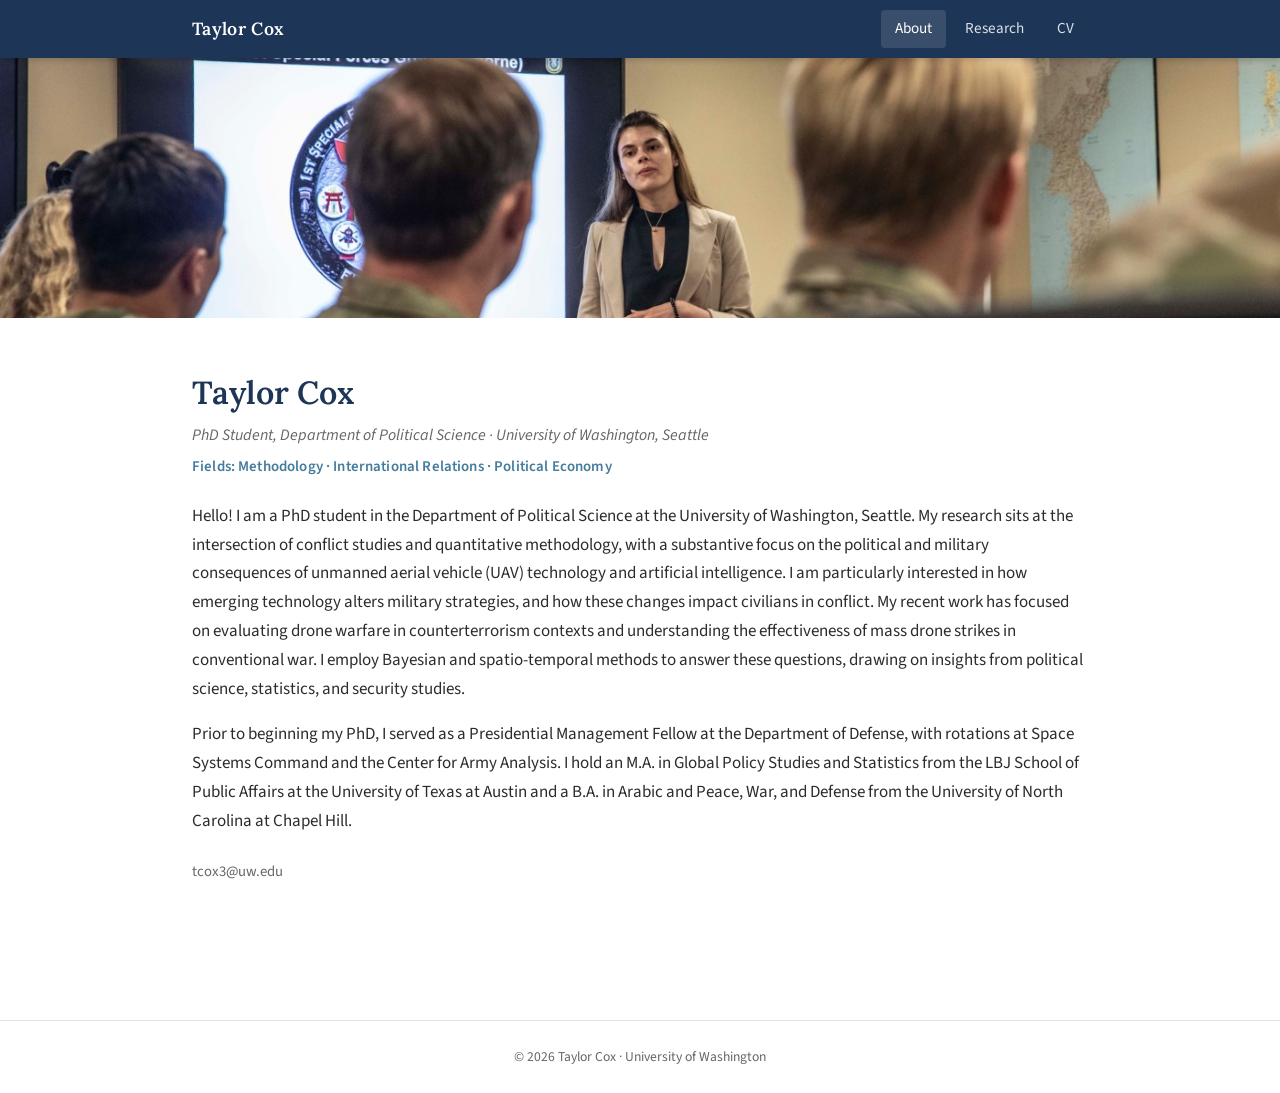
==== index.html @ e660f240 "Add files via upload" ====
<!DOCTYPE html>
<html lang="en">
<head>
  <meta charset="UTF-8" />
  <meta name="viewport" content="width=device-width, initial-scale=1.0" />
  <title>Taylor Cox</title>
  <link rel="stylesheet" href="style.css" />
</head>
<body>

  <!-- Navigation -->
  <nav>
    <div class="nav-inner">
      <a href="index.html" class="site-name">Taylor Cox</a>
      <ul>
        <li><a href="index.html" class="active">About</a></li>
        <li><a href="research.html">Research</a></li>
        <li><a href="cv.html">CV</a></li>
      </ul>
    </div>
  </nav>

  <!-- Banner photo -->
  <div class="banner">
    <img src="img/nbr_pic.jpeg" alt="Taylor Cox presenting research" class="banner-img" />
  </div>

  <!-- Main content -->
  <div class="page">
    <div class="home-hero">

      <!-- Bio -->
      <div class="bio">
        <h1>Taylor Cox</h1>
        <p class="title-line">PhD Student, Department of Political Science &middot; University of Washington, Seattle</p>
        <p class="specializations">Fields: Methodology &middot; International Relations &middot; Political Economy</p>

        <p>
          Hello! I am a PhD student in the Department of Political Science at the University of
          Washington, Seattle. My research sits at the intersection of conflict studies and
          quantitative methodology, with a substantive focus on the political and military
          consequences of unmanned aerial vehicle (UAV) technology and artificial intelligence.
          I am particularly interested in how emerging technology alters military strategies, and
          how these changes impact civilians in conflict. My recent work has focused on evaluating
          drone warfare in counterterrorism contexts and understanding the effectiveness of mass
          drone strikes in conventional war. I employ Bayesian and spatio-temporal methods to
          answer these questions, drawing on insights from political science, statistics, and
          security studies.
        </p>

        <p>
          Prior to beginning my PhD, I served as a Presidential Management Fellow at the Department
          of Defense, with rotations at Space Systems Command and the Center for Army Analysis.
          I hold an M.A. in Global Policy Studies and Statistics from the LBJ School of Public
          Affairs at the University of Texas at Austin and a B.A. in Arabic and Peace, War, and
          Defense from the University of North Carolina at Chapel Hill.
        </p>

        <p class="contact-line">
          tcox3@uw.edu
        </p>
      </div>

    </div>
  </div>

  <footer>
    &copy; 2026 Taylor Cox &middot; University of Washington
  </footer>

</body>
</html>
---- style.css ----
/* ===================================
   Taylor Cox – Personal Website
   =================================== */

@import url('https://fonts.googleapis.com/css2?family=Lora:ital,wght@0,400;0,600;1,400&family=Source+Sans+3:wght@300;400;600&display=swap');

:root {
  --navy:       #1d3557;
  --blue:       #457b9d;
  --light-blue: #a8c7d8;
  --white:      #ffffff;
  --off-white:  #f5f7fa;
  --text:       #2c2c2c;
  --muted:      #666666;
  --border:     #dde3ea;
  --max-width:  960px;
}

/* ----- Reset ----- */
*, *::before, *::after { box-sizing: border-box; margin: 0; padding: 0; }

html { scroll-behavior: smooth; }

body {
  font-family: 'Source Sans 3', 'Helvetica Neue', Arial, sans-serif;
  font-size: 17px;
  line-height: 1.7;
  color: var(--text);
  background: var(--white);
}

a { color: var(--blue); text-decoration: none; }
a:hover { text-decoration: underline; color: var(--navy); }

/* ----- Navigation ----- */
nav {
  background: var(--navy);
  position: sticky;
  top: 0;
  z-index: 100;
  box-shadow: 0 2px 6px rgba(0,0,0,0.18);
}

nav .nav-inner {
  max-width: var(--max-width);
  margin: 0 auto;
  padding: 0 2rem;
  display: flex;
  align-items: center;
  justify-content: space-between;
  height: 58px;
}

nav .site-name {
  font-family: 'Lora', Georgia, serif;
  font-size: 1.1rem;
  font-weight: 600;
  color: var(--white);
  letter-spacing: 0.02em;
}
nav .site-name:hover { text-decoration: none; color: var(--light-blue); }

nav ul {
  list-style: none;
  display: flex;
  gap: 0.25rem;
}

nav ul li a {
  display: block;
  padding: 0.4rem 0.9rem;
  color: rgba(255,255,255,0.85);
  font-size: 0.95rem;
  font-weight: 400;
  border-radius: 4px;
  transition: background 0.15s, color 0.15s;
}

nav ul li a:hover,
nav ul li a.active {
  background: rgba(255,255,255,0.12);
  color: var(--white);
  text-decoration: none;
}

/* ----- Page wrapper ----- */
.page {
  max-width: var(--max-width);
  margin: 0 auto;
  padding: 3rem 2rem 5rem;
}

/* ----- Section headings ----- */
h1 {
  font-family: 'Lora', Georgia, serif;
  font-size: 2rem;
  font-weight: 600;
  color: var(--navy);
  margin-bottom: 0.25rem;
}

h2 {
  font-family: 'Lora', Georgia, serif;
  font-size: 1.35rem;
  font-weight: 600;
  color: var(--navy);
  margin-top: 2.5rem;
  margin-bottom: 0.75rem;
  padding-bottom: 0.4rem;
  border-bottom: 2px solid var(--border);
}

h3 {
  font-size: 1.05rem;
  font-weight: 600;
  color: var(--text);
  margin-bottom: 0.2rem;
}

p { margin-bottom: 1rem; }

/* ----- Banner photo ----- */
.banner {
  width: 100%;
  height: 260px;
  overflow: hidden;
  position: relative;
}
.banner-img {
  width: 100%;
  height: 100%;
  object-fit: cover;
  object-position: center 30%;
  display: block;
}

/* ----- Home page layout ----- */
.home-hero {
  display: grid;
  grid-template-columns: 1fr;
  gap: 3rem;
  align-items: start;
  margin-bottom: 2.5rem;
}

.home-hero .bio h1 { margin-bottom: 0.1rem; }

.home-hero .bio .title-line {
  font-size: 1rem;
  color: var(--muted);
  margin-bottom: 0.3rem;
  font-style: italic;
}

.home-hero .bio .specializations {
  font-size: 0.93rem;
  color: var(--blue);
  font-weight: 600;
  margin-bottom: 1.4rem;
  letter-spacing: 0.01em;
}

.profile-photo {
  width: 100%;
  border-radius: 6px;
  box-shadow: 0 4px 16px rgba(0,0,0,0.14);
  display: block;
}

.contact-line {
  font-size: 0.92rem;
  color: var(--muted);
  margin-top: 1.5rem;
}

.contact-line a { color: var(--blue); }

/* ----- Research page ----- */
.paper-entry {
  margin-bottom: 2rem;
  padding-bottom: 1.75rem;
  border-bottom: 1px solid var(--border);
}
.paper-entry:last-child { border-bottom: none; }

.paper-title {
  font-family: 'Lora', Georgia, serif;
  font-size: 1.08rem;
  font-weight: 600;
  color: var(--navy);
  margin-bottom: 0.2rem;
}

.paper-authors {
  font-size: 0.93rem;
  color: var(--muted);
  margin-bottom: 0.4rem;
}

.paper-status {
  display: inline-block;
  font-size: 0.8rem;
  font-weight: 600;
  text-transform: uppercase;
  letter-spacing: 0.06em;
  background: var(--off-white);
  color: var(--blue);
  border: 1px solid var(--light-blue);
  padding: 0.15rem 0.5rem;
  border-radius: 3px;
  margin-bottom: 0.6rem;
}

.paper-abstract {
  font-size: 0.95rem;
  color: var(--text);
  margin-top: 0.5rem;
  margin-bottom: 0.6rem;
}

.paper-links { margin-top: 0.5rem; }
.paper-links a {
  display: inline-block;
  margin-right: 0.8rem;
  font-size: 0.9rem;
  font-weight: 600;
  color: var(--navy);
  border: 1px solid var(--navy);
  padding: 0.2rem 0.65rem;
  border-radius: 3px;
  transition: background 0.15s, color 0.15s;
}
.paper-links a:hover {
  background: var(--navy);
  color: var(--white);
  text-decoration: none;
}

/* ----- CV page ----- */
.cv-page h1 { margin-bottom: 0.1rem; }
.cv-contact {
  font-size: 0.93rem;
  color: var(--muted);
  margin-bottom: 2rem;
}

.cv-section { margin-bottom: 0.5rem; }

.cv-entry {
  display: grid;
  grid-template-columns: 90px 1fr;
  gap: 0.5rem 1.2rem;
  margin-bottom: 1rem;
  font-size: 0.97rem;
}

.cv-year {
  color: var(--muted);
  font-size: 0.9rem;
  padding-top: 0.05rem;
  text-align: right;
  white-space: nowrap;
}

.cv-body {}
.cv-body strong { font-weight: 600; }
.cv-body em { color: var(--muted); font-style: normal; font-size: 0.93rem; }
.cv-body .cv-sub { font-size: 0.92rem; color: var(--muted); }

.cv-skills { font-size: 0.97rem; margin-bottom: 0.5rem; }

/* Reference entries (3-column) */
.cv-refs {
  display: grid;
  grid-template-columns: repeat(auto-fit, minmax(240px, 1fr));
  gap: 1.5rem;
}
.cv-ref-entry {
  font-size: 0.9rem;
  line-height: 1.55;
}
.cv-ref-entry strong { display: block; font-size: 0.97rem; }

/* Download CV link */
.cv-download-link {
  display: inline-block;
  margin-top: 0.5rem;
  margin-bottom: 2rem;
  font-size: 0.9rem;
  font-weight: 600;
  color: var(--navy);
  border: 1px solid var(--navy);
  padding: 0.25rem 0.8rem;
  border-radius: 3px;
  transition: background 0.15s, color 0.15s;
}
.cv-download-link:hover {
  background: var(--navy);
  color: var(--white);
  text-decoration: none;
}

/* ----- Footer ----- */
footer {
  border-top: 1px solid var(--border);
  padding: 1.5rem 2rem;
  text-align: center;
  font-size: 0.85rem;
  color: var(--muted);
}

/* ----- Responsive ----- */
@media (max-width: 680px) {
  .home-hero {
    grid-template-columns: 1fr;
  }
  .home-hero .photo-col {
    max-width: 180px;
  }
  .cv-entry {
    grid-template-columns: 1fr;
    gap: 0;
  }
  .cv-year {
    text-align: left;
    font-size: 0.85rem;
  }
  nav .site-name { font-size: 0.95rem; }
}
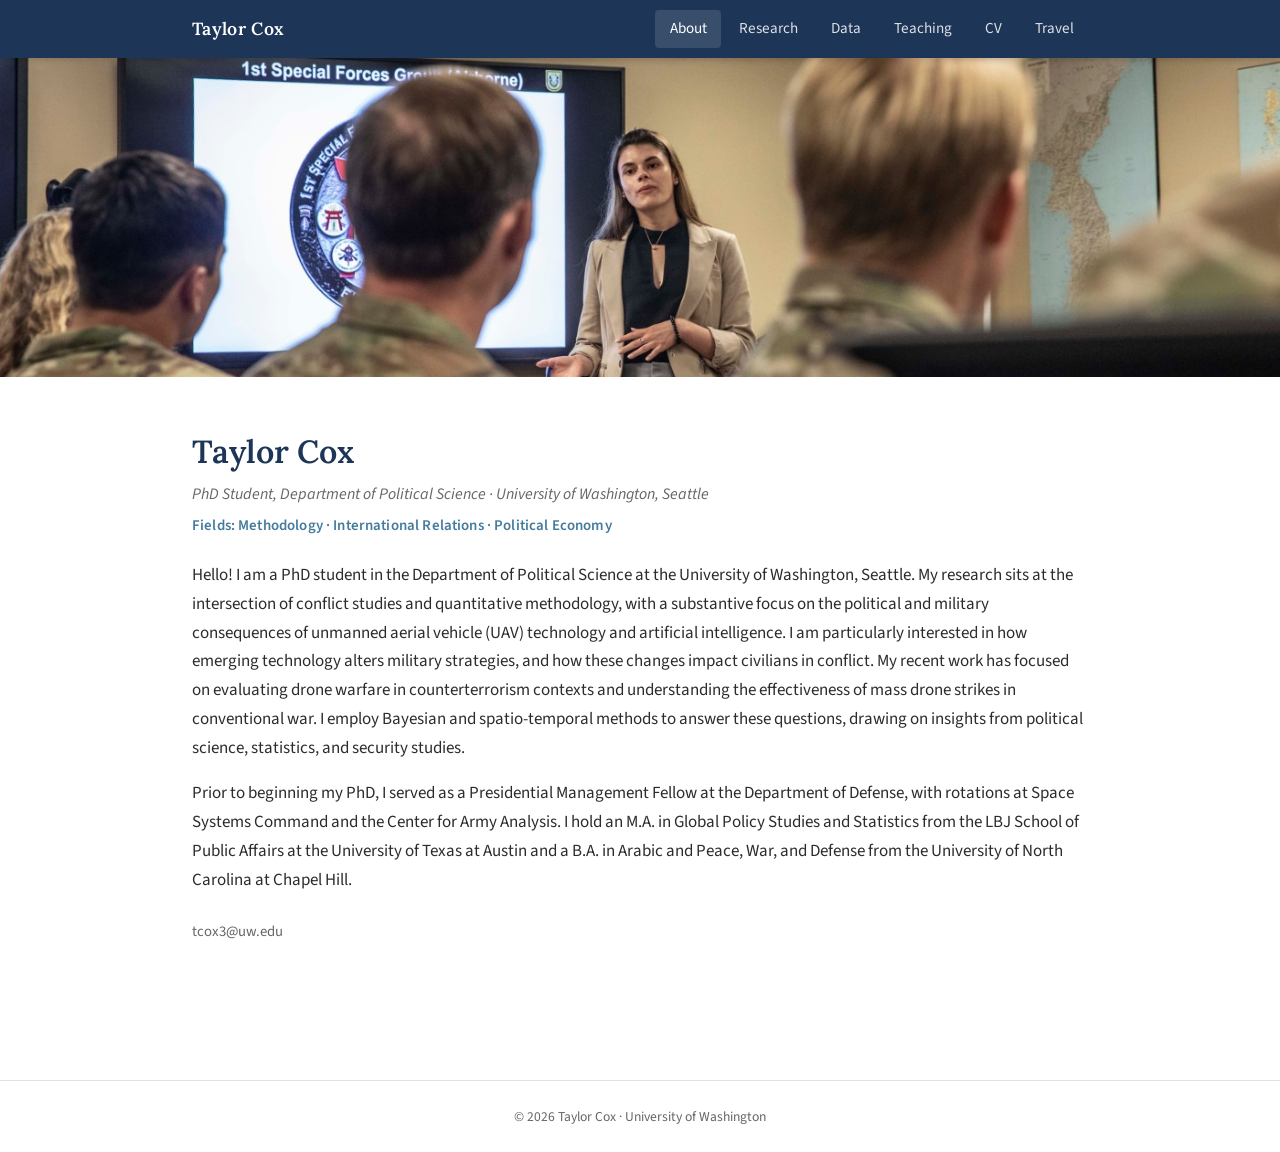
==== commit 3c14e6fb: "Refresh academic website content and travel gallery" ====
--- a/index.html
+++ b/index.html
@@ -15,7 +15,10 @@
       <ul>
         <li><a href="index.html" class="active">About</a></li>
         <li><a href="research.html">Research</a></li>
+        <li><a href="data.html">Data</a></li>
+        <li><a href="teaching.html">Teaching</a></li>
         <li><a href="cv.html">CV</a></li>
+        <li><a href="travel.html">Travel</a></li>
       </ul>
     </div>
   </nav>
--- a/style.css
+++ b/style.css
@@ -122,15 +122,10 @@
 /* ----- Banner photo ----- */
 .banner {
   width: 100%;
-  height: 260px;
-  overflow: hidden;
-  position: relative;
 }
 .banner-img {
   width: 100%;
-  height: 100%;
-  object-fit: cover;
-  object-position: center 30%;
+  height: auto;
   display: block;
 }
 
@@ -177,11 +172,21 @@
 
 /* ----- Research page ----- */
 .paper-entry {
+  display: grid;
+  grid-template-columns: 190px minmax(0, 1fr);
+  gap: 1.25rem;
   margin-bottom: 2rem;
   padding-bottom: 1.75rem;
   border-bottom: 1px solid var(--border);
 }
 .paper-entry:last-child { border-bottom: none; }
+
+.paper-illustration {
+  width: 100%;
+  aspect-ratio: 16 / 9;
+  object-fit: cover;
+  border: 1px solid var(--border);
+}
 
 .paper-title {
   font-family: 'Lora', Georgia, serif;
@@ -218,6 +223,73 @@
   margin-bottom: 0.6rem;
 }
 
+.paper-abstract-toggle { margin-top: 0.6rem; }
+.paper-abstract-toggle summary {
+  width: fit-content;
+  color: var(--blue);
+  cursor: pointer;
+  font-size: 0.9rem;
+  font-weight: 600;
+  list-style: none;
+}
+.paper-abstract-toggle summary::-webkit-details-marker { display: none; }
+.paper-abstract-toggle summary::after {
+  content: " ▼";
+  font-size: 0.75rem;
+}
+.paper-abstract-toggle summary:hover { color: var(--navy); }
+.paper-abstract-toggle[open] summary { margin-bottom: 0.1rem; }
+.paper-abstract-toggle[open] summary::after { content: " ▲"; }
+
+.paper-award {
+  font-size: 0.9rem;
+  color: var(--muted);
+  font-style: italic;
+  margin-top: 0.5rem;
+}
+
+/* ----- Data map ----- */
+.data-map-section { margin-top: 2.5rem; }
+.data-map-heading {
+  display: flex;
+  align-items: baseline;
+  justify-content: space-between;
+  gap: 1.5rem;
+}
+.data-map-heading h2 { flex: 1; }
+.data-map-heading p { font-size: 0.95rem; color: var(--muted); max-width: 580px; }
+.data-map-coverage { color: var(--muted); font-size: 0.9rem; white-space: nowrap; }
+.data-map-controls {
+  display: flex;
+  align-items: center;
+  justify-content: space-between;
+  gap: 1rem;
+  margin: 1rem 0;
+}
+.data-map-metric { display: flex; border: 1px solid var(--navy); }
+.data-map-button, .data-map-filter {
+  border: 0;
+  background: transparent;
+  color: var(--navy);
+  cursor: pointer;
+  font: inherit;
+  font-size: 0.85rem;
+  font-weight: 600;
+}
+.data-map-button { padding: 0.35rem 0.75rem; }
+.data-map-button + .data-map-button { border-left: 1px solid var(--navy); }
+.data-map-button.active { background: var(--navy); color: var(--white); }
+.data-map-filters { display: flex; flex-wrap: wrap; gap: 0.65rem; }
+.data-map-filter { display: flex; align-items: center; gap: 0.3rem; color: var(--text); }
+.data-map-filter[aria-pressed="false"] { color: var(--muted); text-decoration: line-through; }
+.data-map-swatch { width: 0.65rem; height: 0.65rem; border-radius: 50%; background: var(--weapon-color); }
+.attack-map { width: 100%; height: 520px; border: 1px solid var(--border); background: #edf0ec; }
+.data-map-note { margin-top: 0.6rem; color: var(--muted); font-size: 0.83rem; }
+.leaflet-container { font-family: 'Source Sans 3', 'Helvetica Neue', Arial, sans-serif; }
+.map-popup { min-width: 150px; }
+.map-popup strong { display: block; color: var(--navy); }
+.map-popup span { display: block; color: var(--muted); font-size: 0.82rem; }
+
 .paper-links { margin-top: 0.5rem; }
 .paper-links a {
   display: inline-block;
@@ -300,6 +372,104 @@
   text-decoration: none;
 }
 
+.travel-page { --travel-ink: #254d43; --travel-line: #cbd5cb; }
+.travel-page [hidden] { display: none !important; }
+.travel-page main { background: #fafbf8; }
+.travel-page h1, .travel-page h2 { color: var(--travel-ink); }
+.travel-heading, .travel-destinations { max-width: 1200px; margin: auto; padding: 2rem; }
+.travel-heading { display: flex; align-items: baseline; justify-content: space-between; gap: 1rem; flex-wrap: wrap; }
+.travel-heading p { margin: 0.5rem 0 0; color: #496354; }
+.travel-heading a { color: var(--travel-ink); white-space: nowrap; }
+#marker-choices { position: absolute; top: 1rem; left: 1rem; width: min(280px, calc(100% - 2rem)); max-height: calc(100% - 6rem); overflow: auto; padding: 0.75rem; background: #fafbf8; border: 1px solid var(--travel-line); border-radius: 4px; box-shadow: 0 4px 16px #254d4326; }
+.marker-choices-heading { display: flex; align-items: center; justify-content: space-between; gap: 0.5rem; }
+.marker-choices-heading h3 { font-size: 1rem; color: var(--travel-ink); }
+#marker-options { display: grid; }
+#marker-options button { min-height: 44px; padding: 0.5rem; text-align: left; font: inherit; color: var(--travel-ink); background: transparent; border: 0; border-top: 1px solid var(--travel-line); cursor: pointer; }
+#marker-options button:hover { background: #e0e9df; }
+.travel-stage {
+  display: grid;
+  grid-template-columns: minmax(0, 1.35fr) minmax(320px, 1fr);
+  min-height: 580px;
+  padding: 0 max(2rem, calc((100% - 1280px) / 2));
+  background: radial-gradient(ellipse at 25% 45%, #f7f9f3 0%, #dce5dc 65%, #edf0e8 100%);
+  border-block: 1px solid var(--travel-line);
+}
+.globe-surface { position: relative; min-width: 0; height: 580px; }
+#travel-globe { position: absolute; inset: 0; overflow: hidden; cursor: grab; }
+#travel-globe:active { cursor: grabbing; }
+#travel-globe canvas { display: block; touch-action: none; }
+.globe-tools { position: absolute; bottom: 1.5rem; left: 0; display: flex; gap: 0.4rem; }
+.travel-icon {
+  display: inline-flex;
+  align-items: center;
+  justify-content: center;
+  flex-shrink: 0;
+  width: 44px;
+  height: 44px;
+  background: #fafbf8;
+  color: var(--travel-ink);
+  border: 1px solid var(--travel-line);
+  border-radius: 4px;
+  cursor: pointer;
+  font: inherit;
+}
+.travel-icon svg { width: 20px; height: 20px; }
+.travel-icon i { font-style: normal; }
+.travel-icon:hover, .travel-icon[aria-pressed="true"] { background: var(--travel-ink); color: #fff; }
+.travel-icon:disabled { opacity: 0.35; cursor: default; background: #fafbf8; color: var(--travel-ink); }
+.travel-page :focus-visible { outline: 3px solid #a1442c; outline-offset: 4px; }
+.earth-credit { position: absolute; bottom: 0.3rem; left: 0; color: #425b50; font-size: 0.72rem; }
+.travel-gallery { min-width: 0; padding: 1.5rem 0 1.25rem 2rem; display: flex; flex-direction: column; }
+.gallery-heading { display: flex; justify-content: space-between; gap: 0.75rem; min-height: 85px; align-items: flex-start; }
+.gallery-heading > div { min-width: 0; }
+.gallery-heading p { margin: 0; color: #496354; font-size: 0.9rem; }
+.gallery-heading h2 { border: 0; font-size: 1.6rem; line-height: 1.3; margin: 0.2rem 0 0.8rem; padding: 0; overflow-wrap: anywhere; }
+.gallery-photo { margin: 0; min-height: 0; flex: 1; }
+.gallery-photo a { display: flex; width: 100%; height: 390px; background: #d2dbd0; }
+.gallery-photo img { display: block; width: 100%; height: 100%; object-fit: contain; }
+.gallery-controls { display: flex; align-items: center; justify-content: space-between; gap: 1rem; padding-top: 1rem; }
+#gallery-count { font-variant-numeric: tabular-nums; color: var(--travel-ink); }
+.travel-stage.gallery-closed { grid-template-columns: minmax(0, 1fr); }
+.travel-stage.without-globe { grid-template-columns: minmax(0, 720px); justify-content: center; }
+.without-globe .travel-gallery { padding-left: 0; }
+.destination-heading { display: flex; justify-content: space-between; align-items: baseline; gap: 1rem; margin-bottom: 1rem; }
+.destination-heading h2 { border: 0; margin: 0; padding: 0; }
+.destination-heading > span { font-size: 0.9rem; color: #58665b; }
+.destination-list { display: grid; grid-template-columns: repeat(3, minmax(0, 1fr)); column-gap: 2rem; align-items: start; }
+.destination-list details { min-width: 0; border-bottom: 1px solid var(--travel-line); }
+.destination-list summary { cursor: pointer; padding: 0.8rem 0; min-height: 76px; color: var(--travel-ink); }
+.destination-list summary span { font-size: 0.82rem; color: #58665b; display: block; }
+.destination-list summary:hover, .destination-list summary.selected { color: #a1442c; }
+.travel-enhanced .destination-list summary { list-style: none; }
+.travel-enhanced .destination-list summary::-webkit-details-marker { display: none; }
+.destination-photos { display: grid; gap: 0.8rem; padding-bottom: 1rem; }
+.destination-photos img { display: block; width: 100%; height: auto; }
+.travel-destinations { padding-block: 2.5rem 4rem; scroll-margin-top: 120px; }
+.travel-gallery { scroll-margin-top: 130px; }
+@media (max-width: 900px) {
+  .travel-stage { padding-inline: 1.25rem; grid-template-columns: minmax(0, 1fr) minmax(280px, 1fr); }
+  .travel-gallery { padding-left: 1rem; }
+  .destination-list { grid-template-columns: repeat(2, minmax(0, 1fr)); }
+}
+@media (max-width: 680px) {
+  .travel-heading, .travel-destinations { padding-inline: 1.25rem; }
+  .travel-heading { padding-block: 1.25rem; }
+  .travel-stage { grid-template-columns: minmax(0, 1fr); padding: 0; min-height: 0; }
+  .globe-surface { height: auto; aspect-ratio: 1 / 1; max-height: 520px; }
+  .globe-tools { left: 1.25rem; bottom: 1.7rem; }
+  .earth-credit { left: 1.25rem; }
+  .travel-gallery, .without-globe .travel-gallery { padding: 1.25rem; }
+  .gallery-heading { min-height: 80px; }
+  .gallery-heading h2 { font-size: 1.35rem; }
+  .gallery-photo a { height: auto; aspect-ratio: 4 / 5; }
+  .destination-list { column-gap: 1rem; }
+  .destination-list summary { font-size: 0.93rem; overflow-wrap: anywhere; }
+  .destination-heading { flex-wrap: wrap; gap: 0.25rem; }
+}
+@media (prefers-reduced-motion: reduce) {
+  html:has(.travel-page) { scroll-behavior: auto; }
+}
+
 /* ----- Footer ----- */
 footer {
   border-top: 1px solid var(--border);
@@ -311,6 +481,19 @@
 
 /* ----- Responsive ----- */
 @media (max-width: 680px) {
+  nav .nav-inner {
+    height: auto;
+    min-height: 58px;
+    padding-top: 0.45rem;
+    padding-bottom: 0.45rem;
+    align-items: flex-start;
+    flex-direction: column;
+  }
+  nav ul {
+    flex-wrap: wrap;
+    gap: 0.1rem;
+  }
+  nav ul li a { padding: 0.25rem 0.55rem; }
   .home-hero {
     grid-template-columns: 1fr;
   }
@@ -321,6 +504,10 @@
     grid-template-columns: 1fr;
     gap: 0;
   }
+  .paper-entry { grid-template-columns: 1fr; gap: 0.8rem; }
+  .paper-illustration { max-width: 300px; }
+  .data-map-heading, .data-map-controls { align-items: flex-start; flex-direction: column; }
+  .attack-map { height: 440px; }
   .cv-year {
     text-align: left;
     font-size: 0.85rem;
